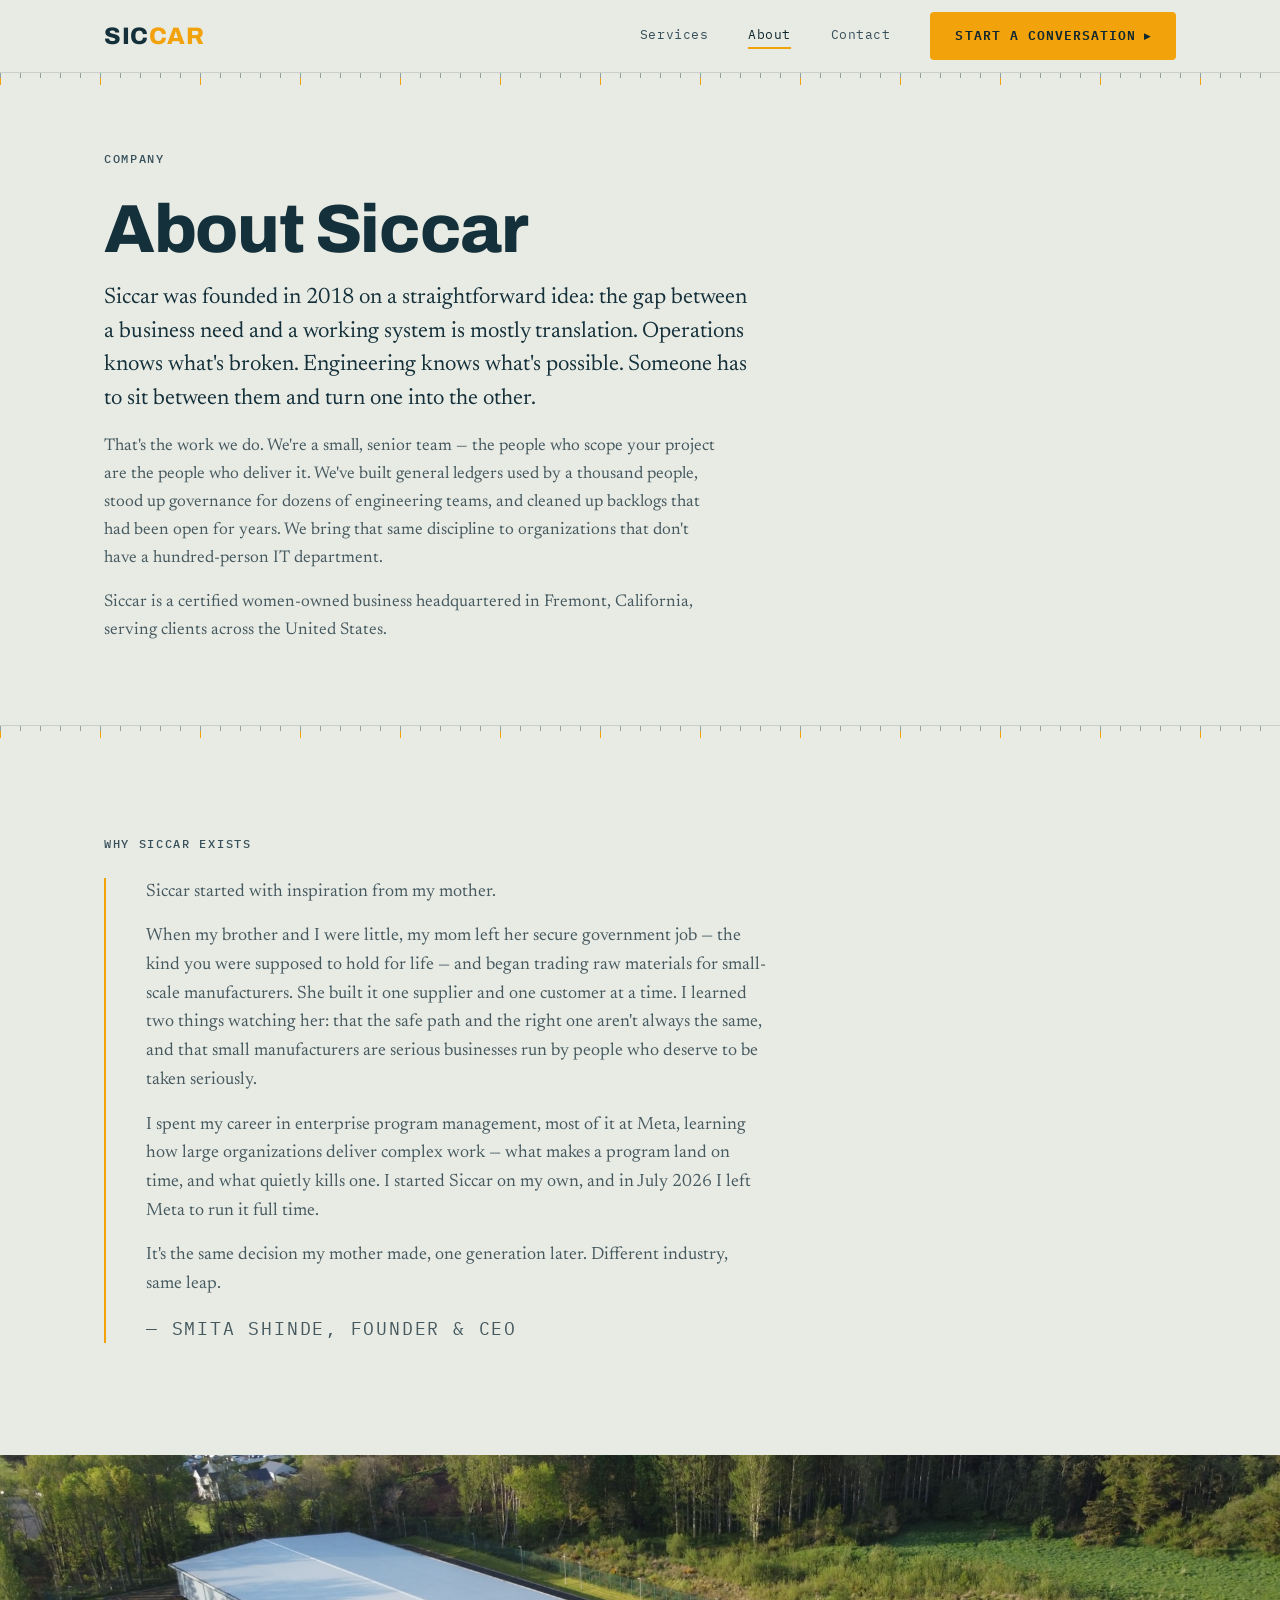
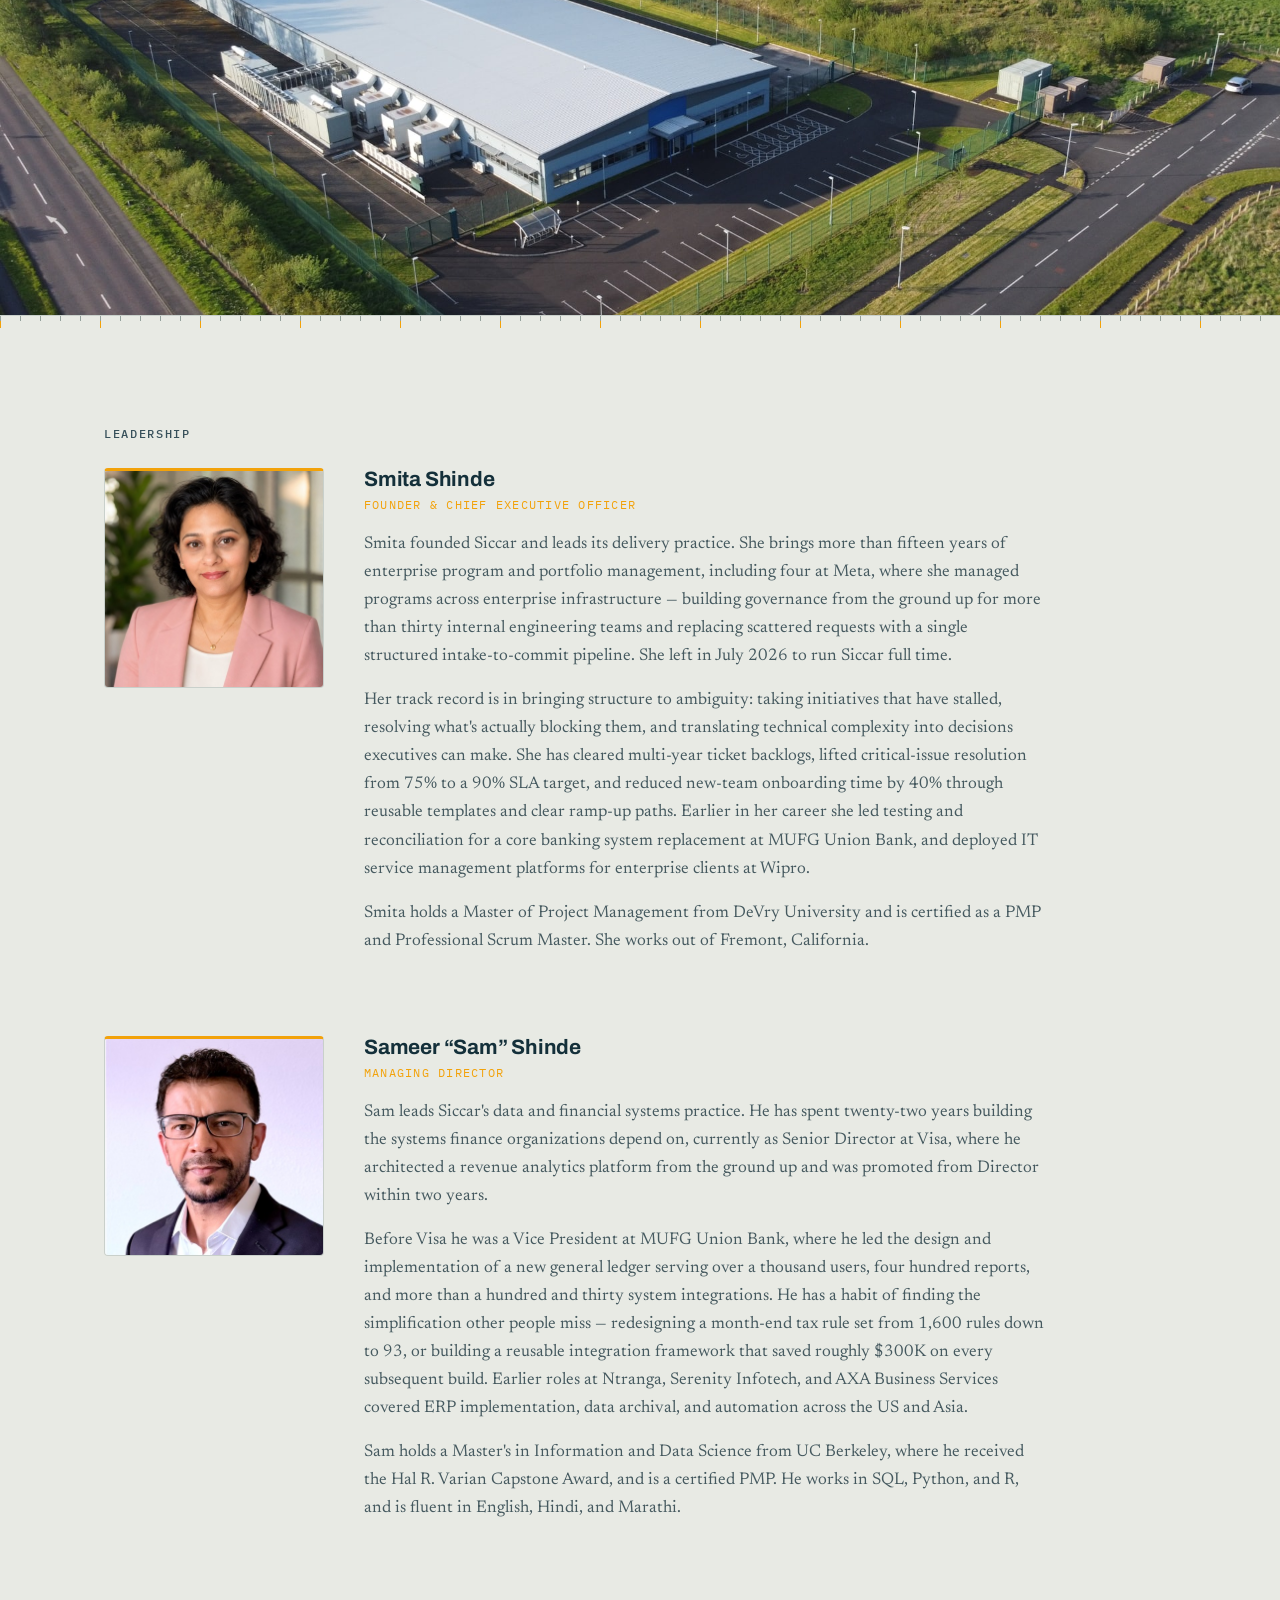
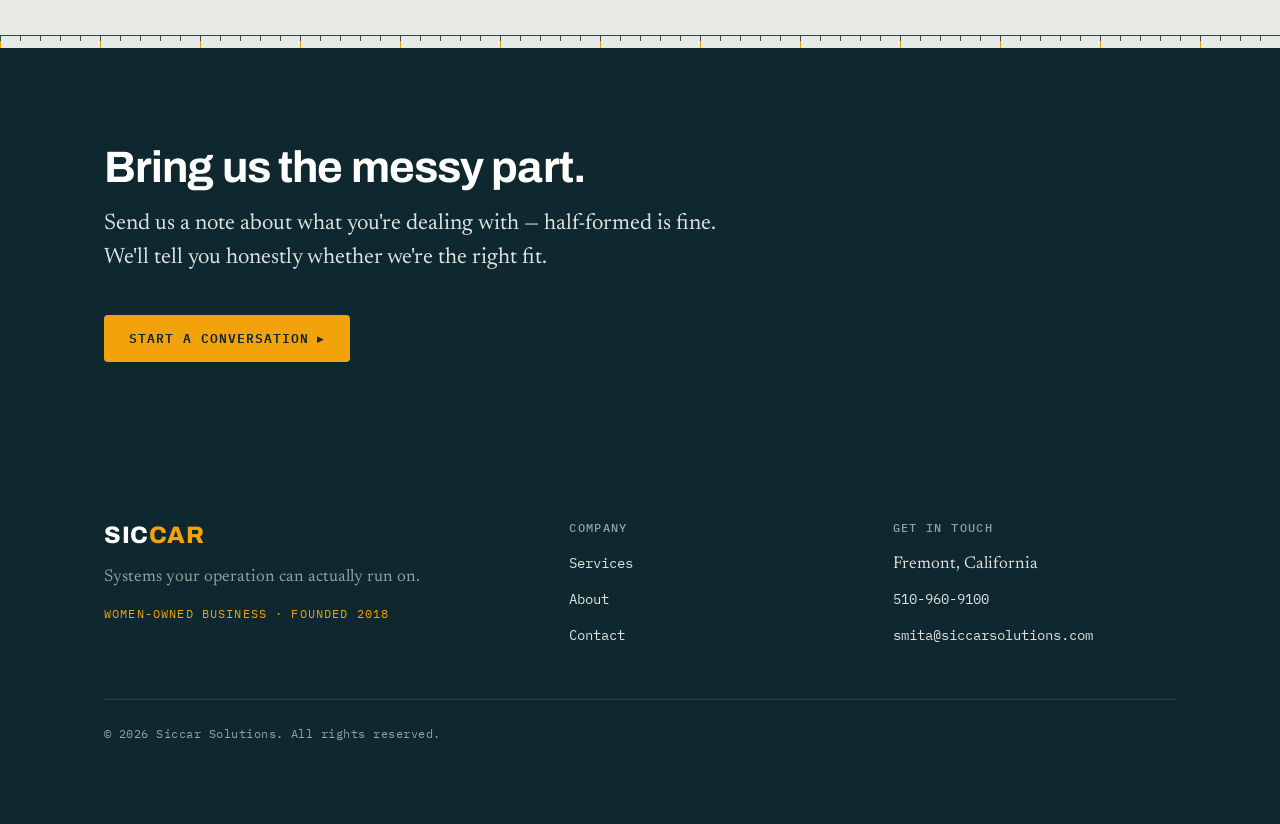
==== about.html @ 5d056fdb "Initial commit: Siccar marketing site Static HTML/CSS/vanilla-JS marketing site for Siccar Solutions" ====
<!DOCTYPE html>
<html lang="en">
<head>
  <meta charset="UTF-8" />
  <meta name="viewport" content="width=device-width, initial-scale=1.0" />
  <title>About — Siccar</title>
  <meta name="description" content="Siccar is a certified women-owned business founded in 2018, headquartered in Fremont, California, led by senior enterprise delivery leaders." />
  <link rel="preconnect" href="https://fonts.googleapis.com" />
  <link rel="preconnect" href="https://fonts.gstatic.com" crossorigin />
  <link href="https://fonts.googleapis.com/css2?family=Archivo:wght@500;600;700;800&family=IBM+Plex+Mono:wght@400;500;600&family=Newsreader:opsz,wght@6..72,400;6..72,500;6..72,600&display=swap" rel="stylesheet" />
  <link rel="stylesheet" href="css/styles.css?v=1" />
  <link rel="icon" type="image/svg+xml" href="[data-uri]" />
  <link rel="canonical" href="https://siccarsolutions.com/about.html" />
  <meta property="og:type" content="website" />
  <meta property="og:site_name" content="Siccar" />
  <meta property="og:title" content="About — Siccar" />
  <meta property="og:description" content="Siccar is a certified women-owned business founded in 2018, headquartered in Fremont, California, led by senior enterprise delivery leaders." />
  <meta property="og:url" content="https://siccarsolutions.com/about.html" />
  <meta property="og:image" content="https://siccarsolutions.com/assets/about-industrial.jpg" />
  <meta property="og:image:width" content="1920" />
  <meta property="og:image:height" content="760" />
  <meta property="og:image:alt" content="Aerial view of a modern manufacturing facility bordered by woodland" />
  <meta name="twitter:card" content="summary_large_image" />
  <meta name="twitter:title" content="About — Siccar" />
  <meta name="twitter:description" content="Siccar is a certified women-owned business founded in 2018, headquartered in Fremont, California, led by senior enterprise delivery leaders." />
  <meta name="twitter:image" content="https://siccarsolutions.com/assets/about-industrial.jpg" />
  <script type="application/ld+json">
  {
    "@context": "https://schema.org",
    "@type": "ProfessionalService",
    "name": "Siccar",
    "legalName": "Siccar Solutions",
    "url": "https://siccarsolutions.com/",
    "description": "IT and operations consulting \u2014 ERP, service management, and process improvement for mid-sized manufacturers and operations teams.",
    "email": "smita@siccarsolutions.com",
    "telephone": "+1-510-960-9100",
    "foundingDate": "2018",
    "image": "https://siccarsolutions.com/assets/hero-control-room.jpg",
    "logo": "https://siccarsolutions.com/assets/siccar-logo.jpg",
    "address": {
      "@type": "PostalAddress",
      "addressLocality": "Fremont",
      "addressRegion": "CA",
      "addressCountry": "US"
    },
    "areaServed": "United States",
    "knowsAbout": ["ERP", "IT service management", "Process improvement", "Program management", "PMO advisory"],
    "founder": {
      "@type": "Person",
      "name": "Smita Shinde",
      "jobTitle": "Founder & Chief Executive Officer"
    },
    "employee": [
      {
        "@type": "Person",
        "name": "Smita Shinde",
        "jobTitle": "Founder & Chief Executive Officer",
        "alumniOf": "DeVry University"
      },
      {
        "@type": "Person",
        "name": "Sameer \"Sam\" Shinde",
        "jobTitle": "Managing Director",
        "alumniOf": "University of California, Berkeley"
      }
    ]
  }
  </script>
</head>
<body>
  <a class="skip-link" href="#main">Skip to content</a>

  <!-- ===== Shared header ===== -->
  <header class="site-header">
    <div class="container site-header__inner">
      <a class="wordmark" href="index.html" aria-label="Siccar — home">
        <svg class="wordmark-svg" viewBox="0 0 92 24" role="img" aria-label="Siccar" focusable="false"><text x="0" y="19.5" font-family="Archivo, system-ui, sans-serif" font-size="22" font-weight="800" letter-spacing="0.5"><tspan fill="currentColor">SIC</tspan><tspan fill="#F2A20A">CAR</tspan></text></svg>
      </a>

      <button class="nav-toggle" aria-label="Toggle navigation menu" aria-expanded="false" aria-controls="primary-nav">
        <span class="nav-toggle__bar"></span>
        <span class="nav-toggle__bar"></span>
        <span class="nav-toggle__bar"></span>
      </button>

      <nav class="primary-nav" id="primary-nav" aria-label="Primary">
        <ul class="primary-nav__links">
          <li><a href="services.html">Services</a></li>
          <li><a href="about.html" aria-current="page">About</a></li>
          <li><a href="contact.html">Contact</a></li>
        </ul>
        <a class="btn btn--primary" href="contact.html">Start a conversation</a>
      </nav>
    </div>
  </header>

  <hr class="rule rule--hero" aria-hidden="true" />

  <!-- ===== Main ===== -->
  <main id="main">
    <!-- Company -->
    <section class="section section--tight">
      <div class="container">
        <p class="eyebrow">Company</p>
        <h1>About Siccar</h1>
        <p class="lead">Siccar was founded in 2018 on a straightforward idea: the gap between a business need and a working system is mostly translation. Operations knows what's broken. Engineering knows what's possible. Someone has to sit between them and turn one into the other.</p>
        <p>That's the work we do. We're a small, senior team — the people who scope your project are the people who deliver it. We've built general ledgers used by a thousand people, stood up governance for dozens of engineering teams, and cleaned up backlogs that had been open for years. We bring that same discipline to organizations that don't have a hundred-person IT department.</p>
        <p>Siccar is a certified women-owned business headquartered in Fremont, California, serving clients across the United States.</p>
      </div>
    </section>

    <hr class="rule" aria-hidden="true" />

    <!-- Why Siccar exists -->
    <section class="section">
      <div class="container">
        <p class="eyebrow">Why Siccar exists</p>
        <div class="note">
          <p>Siccar started with inspiration from my mother.</p>
          <p>When my brother and I were little, my mom left her secure government job — the kind you were supposed to hold for life — and began trading raw materials for small-scale manufacturers. She built it one supplier and one customer at a time. I learned two things watching her: that the safe path and the right one aren't always the same, and that small manufacturers are serious businesses run by people who deserve to be taken seriously.</p>
          <p>I spent my career in enterprise program management, most of it at Meta, learning how large organizations deliver complex work — what makes a program land on time, and what quietly kills one. I started Siccar on my own, and in July 2026 I left Meta to run it full time.</p>
          <p>It's the same decision my mother made, one generation later. Different industry, same leap.</p>
          <p class="note__attr">— Smita Shinde, Founder &amp; CEO</p>
        </div>
      </div>
    </section>

    <!-- Atmospheric band -->
    <section class="media-band">
      <img src="assets/about-industrial.jpg" width="1920" height="760" loading="lazy" alt="Aerial view of a modern manufacturing facility bordered by woodland" />
    </section>

    <hr class="rule" aria-hidden="true" />

    <!-- Leadership -->
    <section class="section">
      <div class="container">
        <p class="eyebrow">Leadership</p>
        <div class="bios">
          <article class="bio">
            <img class="bio__photo" src="assets/smita.jpg" width="220" height="220" loading="lazy" alt="Smita Shinde, Founder and Chief Executive Officer" />
            <div class="bio__body">
              <h3 class="bio__name">Smita Shinde</h3>
              <p class="bio__title">Founder &amp; Chief Executive Officer</p>
              <p>Smita founded Siccar and leads its delivery practice. She brings more than fifteen years of enterprise program and portfolio management, including four at Meta, where she managed programs across enterprise infrastructure — building governance from the ground up for more than thirty internal engineering teams and replacing scattered requests with a single structured intake-to-commit pipeline. She left in July 2026 to run Siccar full time.</p>
              <p>Her track record is in bringing structure to ambiguity: taking initiatives that have stalled, resolving what's actually blocking them, and translating technical complexity into decisions executives can make. She has cleared multi-year ticket backlogs, lifted critical-issue resolution from 75% to a 90% SLA target, and reduced new-team onboarding time by 40% through reusable templates and clear ramp-up paths. Earlier in her career she led testing and reconciliation for a core banking system replacement at MUFG Union Bank, and deployed IT service management platforms for enterprise clients at Wipro.</p>
              <p>Smita holds a Master of Project Management from DeVry University and is certified as a PMP and Professional Scrum Master. She works out of Fremont, California.</p>
            </div>
          </article>

          <article class="bio">
            <img class="bio__photo" src="assets/sam.jpg" width="220" height="220" loading="lazy" alt="Sameer &quot;Sam&quot; Shinde, Managing Director" />
            <div class="bio__body">
              <h3 class="bio__name">Sameer &ldquo;Sam&rdquo; Shinde</h3>
              <p class="bio__title">Managing Director</p>
              <p>Sam leads Siccar's data and financial systems practice. He has spent twenty-two years building the systems finance organizations depend on, currently as Senior Director at Visa, where he architected a revenue analytics platform from the ground up and was promoted from Director within two years.</p>
              <p>Before Visa he was a Vice President at MUFG Union Bank, where he led the design and implementation of a new general ledger serving over a thousand users, four hundred reports, and more than a hundred and thirty system integrations. He has a habit of finding the simplification other people miss — redesigning a month-end tax rule set from 1,600 rules down to 93, or building a reusable integration framework that saved roughly $300K on every subsequent build. Earlier roles at Ntranga, Serenity Infotech, and AXA Business Services covered ERP implementation, data archival, and automation across the US and Asia.</p>
              <p>Sam holds a Master's in Information and Data Science from UC Berkeley, where he received the Hal R. Varian Capstone Award, and is a certified PMP. He works in SQL, Python, and R, and is fluent in English, Hindi, and Marathi.</p>
            </div>
          </article>
        </div>
      </div>
    </section>

    <hr class="rule rule--on-dark" aria-hidden="true" />

    <!-- CTA band -->
    <section class="on-dark cta-band">
      <div class="container">
        <h2>Bring us the messy part.</h2>
        <p class="lead">Send us a note about what you're dealing with — half-formed is fine. We'll tell you honestly whether we're the right fit.</p>
        <a class="btn btn--primary" href="contact.html">Start a conversation</a>
      </div>
    </section>
  </main>

  <!-- ===== Shared footer ===== -->
  <footer class="site-footer">
    <div class="container">
      <div class="site-footer__inner">
        <div class="site-footer__brand">
          <a class="wordmark" href="index.html" aria-label="Siccar — home">
            <svg class="wordmark-svg" viewBox="0 0 92 24" role="img" aria-label="Siccar" focusable="false"><text x="0" y="19.5" font-family="Archivo, system-ui, sans-serif" font-size="22" font-weight="800" letter-spacing="0.5"><tspan fill="currentColor">SIC</tspan><tspan fill="#F2A20A">CAR</tspan></text></svg>
          </a>
          <p class="site-footer__tag">Systems your operation can actually run on.</p>
          <p class="site-footer__badge">Women-owned business &middot; Founded 2018</p>
        </div>
        <div>
          <h4>Company</h4>
          <ul>
            <li><a href="services.html">Services</a></li>
            <li><a href="about.html">About</a></li>
            <li><a href="contact.html">Contact</a></li>
          </ul>
        </div>
        <div>
          <h4>Get in touch</h4>
          <ul>
            <li>Fremont, California</li>
            <li><a href="tel:+15109609100">510-960-9100</a></li>
            <li><a href="mailto:smita@siccarsolutions.com">smita@siccarsolutions.com</a></li>
          </ul>
        </div>
      </div>
      <div class="site-footer__bottom">
        <p>&copy; 2026 Siccar Solutions. All rights reserved.</p>
      </div>
    </div>
  </footer>

  <script src="js/main.js?v=1"></script>
</body>
</html>
---- css/styles.css ----
/* ==========================================================================
   Siccar — stylesheet
   Design direction: precision instrument. Petrol-ink base, single amber
   signal, grotesque + serif + mono. Signature element: "The Rule" — a
   hairline measurement ruler with amber tick marks between every section.
   ========================================================================== */

:root {
  /* ---- Palette ---------------------------------------------------------- */
  --color-foundry: #0F272E;      /* deep petrol-ink — dark sections, headings */
  --color-steel: #37505A;        /* muted blue-slate — panels, secondary */
  --color-bone: #E8EAE4;         /* cool off-white — page background */
  --color-zinc: #94A19C;         /* neutral grey-green — captions, ticks */
  --color-signal: #F2A20A;       /* amber — the one accent */
  --color-signal-hover: #d68f08;

  /* Derived working colors */
  --color-bg: var(--color-bone);
  --color-text: #14303A;         /* headings on light */
  --color-text-muted: #45595F;   /* body copy on light */
  --color-line: #C9D0CB;         /* hairlines on light */
  --color-line-dark: #2B454F;    /* hairlines on Foundry */
  --color-on-dark: #DDE3DE;      /* body text on Foundry */
  --color-error: #b23a2e;        /* form error border */
  --color-error-bg: #f7e7e4;     /* form error tint */
  --color-error-text: #7c2419;   /* form error text */
  --color-focus: #F2A20A;

  /* ---- Type ------------------------------------------------------------- */
  --font-display: "Archivo", system-ui, -apple-system, sans-serif;
  --font-body: "Newsreader", Georgia, "Times New Roman", serif;
  --font-mono: "IBM Plex Mono", ui-monospace, "SFMono-Regular", monospace;

  --font-size-base: 1.0625rem;   /* 17px — serif body wants a touch more */
  --line-height-base: 1.65;

  /* ---- Spacing scale ---------------------------------------------------- */
  --space-2xs: 0.25rem;
  --space-xs: 0.5rem;
  --space-sm: 0.75rem;
  --space-md: 1rem;
  --space-lg: 1.5rem;
  --space-xl: 2.5rem;
  --space-2xl: 4rem;
  --space-3xl: 6rem;

  /* ---- Layout ----------------------------------------------------------- */
  --container-max: 1120px;
  --radius: 4px;                 /* tight, engineered — not pill-soft */
  --shadow: 0 1px 0 rgba(15, 39, 46, 0.06), 0 8px 28px rgba(15, 39, 46, 0.06);
  --transition: 200ms ease;
  --header-height: 72px;
}

/* --------------------------------------------------------------------------
   Reset / base
   -------------------------------------------------------------------------- */
*,
*::before,
*::after { box-sizing: border-box; }

html {
  scroll-behavior: smooth;
  scroll-padding-top: var(--header-height);
}

body {
  margin: 0;
  font-family: var(--font-body);
  font-size: var(--font-size-base);
  line-height: var(--line-height-base);
  color: var(--color-text-muted);
  background-color: var(--color-bg);
  -webkit-font-smoothing: antialiased;
  text-rendering: optimizeLegibility;
}

h1, h2, h3, h4 {
  font-family: var(--font-display);
  line-height: 1.08;
  letter-spacing: -0.02em;
  color: var(--color-text);
  margin: 0 0 var(--space-md);
  font-weight: 700;
}

h1 { font-size: clamp(2.5rem, 6vw, 4.25rem); font-weight: 800; }
h2 { font-size: clamp(1.75rem, 4vw, 2.75rem); }
h3 { font-size: 1.3rem; letter-spacing: -0.01em; }

p {
  margin: 0 0 var(--space-md);
  max-width: 62ch;
}

a { color: var(--color-text); text-decoration: none; }
a:hover { text-decoration: underline; text-underline-offset: 3px; }

img { max-width: 100%; height: auto; display: block; }

/* --------------------------------------------------------------------------
   Accessibility helpers
   -------------------------------------------------------------------------- */
.skip-link {
  position: absolute;
  left: var(--space-md);
  top: -100px;
  z-index: 1000;
  padding: var(--space-xs) var(--space-md);
  font-family: var(--font-mono);
  font-size: 0.8rem;
  background: var(--color-signal);
  color: var(--color-foundry);
  border-radius: var(--radius);
  transition: top var(--transition);
}
.skip-link:focus { top: var(--space-md); text-decoration: none; }

:focus-visible {
  outline: 2px solid var(--color-focus);
  outline-offset: 3px;
  border-radius: 1px;
}

.visually-hidden {
  position: absolute;
  width: 1px; height: 1px;
  padding: 0; margin: -1px;
  overflow: hidden; clip: rect(0, 0, 0, 0);
  white-space: nowrap; border: 0;
}

/* --------------------------------------------------------------------------
   Layout utilities
   -------------------------------------------------------------------------- */
.container {
  width: 100%;
  max-width: var(--container-max);
  margin-inline: auto;
  padding-inline: var(--space-lg);
}

.section { padding-block: var(--space-3xl); }
.section--tight { padding-block: var(--space-2xl); }

/* --------------------------------------------------------------------------
   Mono label / eyebrow — the "instrument readout" voice
   -------------------------------------------------------------------------- */
.eyebrow {
  font-family: var(--font-mono);
  font-size: 0.75rem;
  font-weight: 500;
  text-transform: uppercase;
  letter-spacing: 0.14em;
  color: var(--color-steel);
  margin: 0 0 var(--space-lg);
}

.mono { font-family: var(--font-mono); }

.lead {
  font-size: clamp(1.15rem, 2vw, 1.4rem);
  line-height: 1.5;
  color: var(--color-text);
  max-width: 54ch;
}

/* --------------------------------------------------------------------------
   THE RULE — signature measurement ruler
   Short zinc minor ticks every 20px, tall amber major ticks every 100px,
   both hanging from a top hairline. Reads like a caliper / drawing edge.
   -------------------------------------------------------------------------- */
.rule {
  height: 13px;
  border: 0;
  margin: 0;
  border-top: 1px solid var(--color-line);
  background-image:
    repeating-linear-gradient(90deg, var(--color-zinc) 0 1px, transparent 1px 20px),
    repeating-linear-gradient(90deg, var(--color-signal) 0 1px, transparent 1px 100px);
  background-repeat: repeat-x, repeat-x;
  background-size: 20px 5px, 100px 12px;
  background-position: left top, left top;
}

.rule--on-dark {
  border-top-color: var(--color-line-dark);
  background-image:
    repeating-linear-gradient(90deg, var(--color-steel) 0 1px, transparent 1px 20px),
    repeating-linear-gradient(90deg, var(--color-signal) 0 1px, transparent 1px 100px);
}

/* Hero ruler sweeps in once, left to right */
.rule--hero { animation: rule-sweep 500ms ease-out both; }

@keyframes rule-sweep {
  from { clip-path: inset(0 100% 0 0); }
  to   { clip-path: inset(0 0 0 0); }
}

/* --------------------------------------------------------------------------
   Buttons — engineered, mono, with a signal arrow
   -------------------------------------------------------------------------- */
.btn {
  display: inline-flex;
  align-items: center;
  gap: var(--space-xs);
  padding: var(--space-sm) var(--space-lg);
  font-family: var(--font-mono);
  font-size: 0.8rem;
  font-weight: 600;
  letter-spacing: 0.08em;
  text-transform: uppercase;
  border-radius: var(--radius);
  border: 1px solid transparent;
  cursor: pointer;
  transition: background-color var(--transition), color var(--transition),
    border-color var(--transition), transform var(--transition);
}
.btn:hover { text-decoration: none; }
.btn::after { content: "\25B8"; /* ▸ */ font-size: 0.9em; }

.btn--primary {
  background-color: var(--color-signal);
  color: var(--color-foundry);
}
.btn--primary:hover { background-color: var(--color-signal-hover); }

.btn--ghost {
  background-color: transparent;
  color: var(--color-text);
  border-color: var(--color-line);
}
.btn--ghost:hover { border-color: var(--color-foundry); }

/* Ghost button on dark backgrounds */
.on-dark .btn--ghost {
  color: var(--color-on-dark);
  border-color: var(--color-line-dark);
}
.on-dark .btn--ghost:hover { border-color: var(--color-signal); color: #fff; }

/* --------------------------------------------------------------------------
   Header / navigation
   -------------------------------------------------------------------------- */
.site-header {
  position: sticky;
  top: 0;
  z-index: 100;
  background-color: var(--color-bone);   /* opaque so the logo's white blends via multiply */
  transition: box-shadow var(--transition);
}
.site-header--scrolled { box-shadow: 0 1px 0 var(--color-line), var(--shadow); }

/* Wordmark — inline SVG; adapts to header/footer via currentColor */
.wordmark-svg {
  display: block;
  height: 26px;
  width: auto;
}

.site-header__inner {
  display: flex;
  align-items: center;
  justify-content: space-between;
  gap: var(--space-lg);
  height: var(--header-height);
}

.wordmark {
  display: inline-flex;
  align-items: center;
  color: var(--color-text);
}
.wordmark:hover { text-decoration: none; }

.primary-nav {
  display: flex;
  align-items: center;
  gap: var(--space-xl);
}

.primary-nav__links {
  display: flex;
  align-items: center;
  gap: var(--space-xl);
  list-style: none;
  margin: 0; padding: 0;
}

.primary-nav__links a {
  font-family: var(--font-mono);
  font-size: 0.82rem;
  letter-spacing: 0.04em;
  color: var(--color-steel);
  padding-block: var(--space-2xs);
}
.primary-nav__links a:hover { color: var(--color-foundry); text-decoration: none; }

.primary-nav__links a[aria-current="page"] {
  color: var(--color-foundry);
  border-bottom: 2px solid var(--color-signal);
}

/* Hamburger */
.nav-toggle {
  display: none;
  flex-direction: column;
  justify-content: center;
  gap: 5px;
  width: 44px; height: 44px;
  padding: 0;
  background: transparent;
  border: 1px solid var(--color-line);
  border-radius: var(--radius);
  cursor: pointer;
}
.nav-toggle__bar {
  display: block;
  width: 22px; height: 2px;
  margin-inline: auto;
  background-color: var(--color-foundry);
  transition: transform var(--transition), opacity var(--transition);
}

/* --------------------------------------------------------------------------
   Hero
   -------------------------------------------------------------------------- */
/* Photographic hero — image + brand scrim, text over the quiet area */
.hero {
  position: relative;
  isolation: isolate;
  display: flex;
  align-items: center;
  min-height: min(80vh, 760px);
  background-color: var(--color-foundry);
  overflow: hidden;
}
.hero > .container { width: 100%; }

.hero__img {
  position: absolute;
  inset: 0;
  width: 100%;
  height: 100%;
  object-fit: cover;
  z-index: -2;
}
/* Foundry scrim: heavy on the left (text sits there), lifting toward the right
   so the image reads. Keeps large + small text above WCAG AA on the text side. */
.hero__scrim {
  position: absolute;
  inset: 0;
  z-index: -1;
  background:
    linear-gradient(90deg,
      rgba(15, 39, 46, 0.95) 0%,
      rgba(15, 39, 46, 0.88) 42%,
      rgba(15, 39, 46, 0.58) 72%,
      rgba(15, 39, 46, 0.36) 100%),
    linear-gradient(0deg,
      rgba(15, 39, 46, 0.55) 0%,
      rgba(15, 39, 46, 0) 48%);
}

.hero__content {
  max-width: 640px;
  padding-block: var(--space-2xl);
}
.hero__content .eyebrow { color: var(--color-bone); }
.hero h1 { color: #fff; margin-bottom: var(--space-lg); }
.hero .lead { color: var(--color-bone); }

.hero__actions {
  display: flex;
  flex-wrap: wrap;
  gap: var(--space-md);
  margin-top: var(--space-xl);
}

/* Instrument panel — decorative status readout */
.panel {
  border: 1px solid var(--color-line);
  border-radius: var(--radius);
  background: linear-gradient(180deg, #fff 0%, #f2f4ef 100%);
  padding: var(--space-lg);
  box-shadow: var(--shadow);
}
.panel__head {
  display: flex;
  justify-content: space-between;
  align-items: center;
  font-family: var(--font-mono);
  font-size: 0.7rem;
  text-transform: uppercase;
  letter-spacing: 0.12em;
  color: var(--color-zinc);
  padding-bottom: var(--space-sm);
  margin-bottom: var(--space-sm);
  border-bottom: 1px solid var(--color-line);
}
.panel__row {
  display: flex;
  justify-content: space-between;
  align-items: center;
  gap: var(--space-md);
  font-family: var(--font-mono);
  font-size: 0.85rem;
  color: var(--color-steel);
  padding-block: var(--space-xs);
}
.panel__row .val { color: var(--color-foundry); }
.dot {
  display: inline-block;
  width: 8px; height: 8px;
  border-radius: 50%;
  background: var(--color-signal);
  margin-right: var(--space-xs);
  box-shadow: 0 0 0 3px rgba(242, 162, 10, 0.18);
}

/* --------------------------------------------------------------------------
   Proof strip
   -------------------------------------------------------------------------- */
.proof {
  display: flex;
  flex-wrap: wrap;
  gap: var(--space-md) var(--space-xl);
  padding-block: var(--space-xl);
  list-style: none;
  margin: 0;
  font-family: var(--font-mono);
  font-size: 0.85rem;
  letter-spacing: 0.02em;
  color: var(--color-steel);
}
.proof li { display: flex; align-items: center; }

/* --------------------------------------------------------------------------
   Grids / cards
   -------------------------------------------------------------------------- */
.grid { display: grid; gap: var(--space-lg); }
.grid--3 { grid-template-columns: repeat(auto-fit, minmax(260px, 1fr)); }
.grid--2 { grid-template-columns: repeat(auto-fit, minmax(min(100%, 24rem), 1fr)); }

.card {
  position: relative;
  display: flex;
  flex-direction: column;
  background-color: transparent;
  color: var(--color-text-muted);
  border: 1px solid var(--color-line);
  border-top: 2px solid var(--color-line);
  border-radius: var(--radius);
  overflow: hidden;
  transition: border-color var(--transition), transform var(--transition);
}
.card:hover { border-top-color: var(--color-signal); }
a.card:hover { text-decoration: none; }

.card__img {
  width: 100%;
  aspect-ratio: 8 / 5;
  object-fit: cover;
  display: block;
  border-bottom: 1px solid var(--color-line);
}
.card__body { padding: var(--space-lg); }

.card h3 { margin: 0 0 var(--space-xs); }
.card p { margin-bottom: 0; }

/* Before / after shift */
.shift {
  display: grid;
  grid-template-columns: 1fr auto 1fr;
  gap: var(--space-lg);
  align-items: stretch;
}
.shift__col {
  border: 1px solid var(--color-line);
  border-radius: var(--radius);
  padding: var(--space-lg);
  background: #fff;
}
.shift__col--from { background: transparent; border-style: dashed; }
.shift__arrow {
  align-self: center;
  font-family: var(--font-mono);
  font-size: 1.5rem;
  color: var(--color-signal);
}
.shift__label {
  font-family: var(--font-mono);
  font-size: 0.72rem;
  text-transform: uppercase;
  letter-spacing: 0.12em;
  color: var(--color-zinc);
  margin-bottom: var(--space-sm);
}

/* --------------------------------------------------------------------------
   Statement — large editorial intro paragraph
   -------------------------------------------------------------------------- */
.statement {
  font-family: var(--font-body);
  font-size: clamp(1.3rem, 2.4vw, 1.7rem);
  line-height: 1.42;
  color: var(--color-text);
  max-width: 34ch;
  margin: 0;
}

/* --------------------------------------------------------------------------
   Founder's note — first-person story, amber left rule
   -------------------------------------------------------------------------- */
.note {
  border-left: 2px solid var(--color-signal);
  padding-left: var(--space-xl);
  max-width: 68ch;
}
.note p { font-size: 1.12rem; line-height: 1.6; color: var(--color-text-muted); }
.note p + p { margin-top: var(--space-md); }
.note__attr {
  font-family: var(--font-mono);
  font-size: 0.8rem;
  text-transform: uppercase;
  letter-spacing: 0.1em;
  color: var(--color-steel);
  margin-top: var(--space-lg);
}

/* --------------------------------------------------------------------------
   Full-bleed media band — wide atmospheric image between sections
   -------------------------------------------------------------------------- */
.media-band { width: 100%; }
.media-band img {
  display: block;
  width: 100%;
  height: clamp(240px, 38vw, 460px);
  object-fit: cover;
}

/* --------------------------------------------------------------------------
   Leadership bios — square headshot beside the bio
   -------------------------------------------------------------------------- */
.bios { display: grid; gap: var(--space-2xl); }
.bio {
  display: grid;
  grid-template-columns: 220px 1fr;
  gap: var(--space-xl);
  align-items: start;
}
.bio__photo {
  width: 100%;
  aspect-ratio: 1 / 1;
  object-fit: cover;
  border: 1px solid var(--color-line);
  border-top: 3px solid var(--color-signal);
  border-radius: var(--radius);
}
.bio__name { margin-bottom: var(--space-2xs); }
.bio__title {
  font-family: var(--font-mono);
  font-size: 0.78rem;
  text-transform: uppercase;
  letter-spacing: 0.1em;
  color: var(--color-signal);
  margin-bottom: var(--space-md);
}
.bio__body p { max-width: 68ch; }

@media (max-width: 640px) {
  .bio { grid-template-columns: 1fr; gap: var(--space-lg); }
  .bio__photo { max-width: 200px; }
}

/* --------------------------------------------------------------------------
   Dark bands (CTA, footer) sit on Foundry
   -------------------------------------------------------------------------- */
.on-dark {
  background-color: var(--color-foundry);
  color: var(--color-on-dark);
}
.on-dark h1, .on-dark h2, .on-dark h3 { color: #fff; }
.on-dark p { color: var(--color-on-dark); }
.on-dark .eyebrow { color: var(--color-zinc); }

.cta-band { padding-block: var(--space-3xl); }
.cta-band .btn { margin-top: var(--space-lg); }

/* --------------------------------------------------------------------------
   Forms
   -------------------------------------------------------------------------- */
.form-field { margin-bottom: var(--space-lg); }
.form-field label {
  display: block;
  font-family: var(--font-mono);
  font-size: 0.72rem;
  text-transform: uppercase;
  letter-spacing: 0.1em;
  color: var(--color-steel);
  margin-bottom: var(--space-xs);
}
.form-field input,
.form-field textarea {
  width: 100%;
  padding: var(--space-sm) var(--space-md);
  font-family: var(--font-body);
  font-size: 1rem;
  color: var(--color-text);
  background-color: #fff;
  border: 1px solid var(--color-line);
  border-radius: var(--radius);
}
.form-field input:focus,
.form-field textarea:focus { border-color: var(--color-signal); }
.form-field textarea { min-height: 160px; resize: vertical; }

/* Submit states — shown in-page, no browser alert */
.form-status {
  margin: var(--space-md) 0 0;
  padding: var(--space-md);
  border: 1px solid var(--color-error);
  border-left-width: 3px;
  border-radius: var(--radius);
  background: var(--color-error-bg);
  color: var(--color-error-text);
  font-size: 0.95rem;
  line-height: 1.5;
}
.form-status a { color: inherit; text-decoration: underline; text-underline-offset: 2px; }
.form-status[hidden] { display: none; }

.form-success {
  border: 1px solid var(--color-line);
  border-left: 3px solid var(--color-signal);
  border-radius: var(--radius);
  padding: var(--space-lg);
  background: rgba(242, 162, 10, 0.07);
}
.form-success[hidden] { display: none; }
.form-success h3 { margin-bottom: var(--space-xs); }
.form-success p { margin-bottom: 0; }

/* Contact detail rows */
.detail { margin-bottom: var(--space-lg); }
.detail__label {
  font-family: var(--font-mono);
  font-size: 0.72rem;
  text-transform: uppercase;
  letter-spacing: 0.1em;
  color: var(--color-zinc);
  margin-bottom: var(--space-2xs);
}

/* --------------------------------------------------------------------------
   Footer
   -------------------------------------------------------------------------- */
.site-footer {
  background-color: var(--color-foundry);
  color: var(--color-on-dark);
  padding-block: var(--space-2xl);
}
.site-footer__inner {
  display: grid;
  gap: var(--space-xl);
  grid-template-columns: 1.5fr 1fr 1fr;
}
.site-footer .wordmark { color: #fff; margin-bottom: var(--space-md); }
.site-footer__tag { margin-bottom: var(--space-sm); max-width: 34ch; }
.site-footer .site-footer__badge {
  font-family: var(--font-mono);
  font-size: 0.72rem;
  text-transform: uppercase;
  letter-spacing: 0.1em;
  color: var(--color-signal);
  margin: 0;
}
.site-footer h4 {
  font-family: var(--font-mono);
  font-size: 0.72rem;
  font-weight: 500;
  text-transform: uppercase;
  letter-spacing: 0.12em;
  color: var(--color-zinc);
  margin-bottom: var(--space-md);
}
.site-footer ul { list-style: none; margin: 0; padding: 0; }
.site-footer li { margin-bottom: var(--space-xs); }
.site-footer a { color: var(--color-on-dark); font-family: var(--font-mono); font-size: 0.85rem; }
.site-footer a:hover { color: var(--color-signal); }
.site-footer p { color: var(--color-zinc); }

.site-footer__bottom {
  margin-top: var(--space-xl);
  padding-top: var(--space-lg);
  border-top: 1px solid var(--color-line-dark);
  font-family: var(--font-mono);
  font-size: 0.75rem;
  letter-spacing: 0.04em;
  color: var(--color-zinc);
}

/* --------------------------------------------------------------------------
   Responsive
   -------------------------------------------------------------------------- */
@media (max-width: 899px) {
  .hero__grid { grid-template-columns: 1fr; gap: var(--space-xl); }
  .shift { grid-template-columns: 1fr; }
  .shift__arrow { transform: rotate(90deg); justify-self: start; }
  .site-footer__inner { grid-template-columns: 1fr 1fr; }
}

@media (max-width: 799px) {
  .nav-toggle { display: flex; }

  .primary-nav {
    position: fixed;
    inset: var(--header-height) 0 auto 0;
    flex-direction: column;
    align-items: stretch;
    gap: var(--space-lg);
    padding: var(--space-lg);
    background-color: var(--color-bone);
    border-bottom: 1px solid var(--color-line);
    box-shadow: var(--shadow);
    transform: translateY(-120%);
    visibility: hidden;
    transition: transform var(--transition), visibility var(--transition);
  }
  .primary-nav[data-open="true"] { transform: translateY(0); visibility: visible; }

  .primary-nav__links { flex-direction: column; align-items: stretch; gap: var(--space-lg); }
  .primary-nav__links a[aria-current="page"] { border-bottom: none; color: var(--color-signal); }
  .primary-nav .btn { justify-content: center; }

  .nav-toggle[aria-expanded="true"] .nav-toggle__bar:nth-child(1) { transform: translateY(7px) rotate(45deg); }
  .nav-toggle[aria-expanded="true"] .nav-toggle__bar:nth-child(2) { opacity: 0; }
  .nav-toggle[aria-expanded="true"] .nav-toggle__bar:nth-child(3) { transform: translateY(-7px) rotate(-45deg); }
}

@media (max-width: 560px) {
  .site-footer__inner { grid-template-columns: 1fr; }
}

/* --------------------------------------------------------------------------
   Reduced motion
   -------------------------------------------------------------------------- */
@media (prefers-reduced-motion: reduce) {
  html { scroll-behavior: auto; }
  *, *::before, *::after {
    animation-duration: 0.01ms !important;
    animation-iteration-count: 1 !important;
    transition-duration: 0.01ms !important;
    scroll-behavior: auto !important;
  }
}
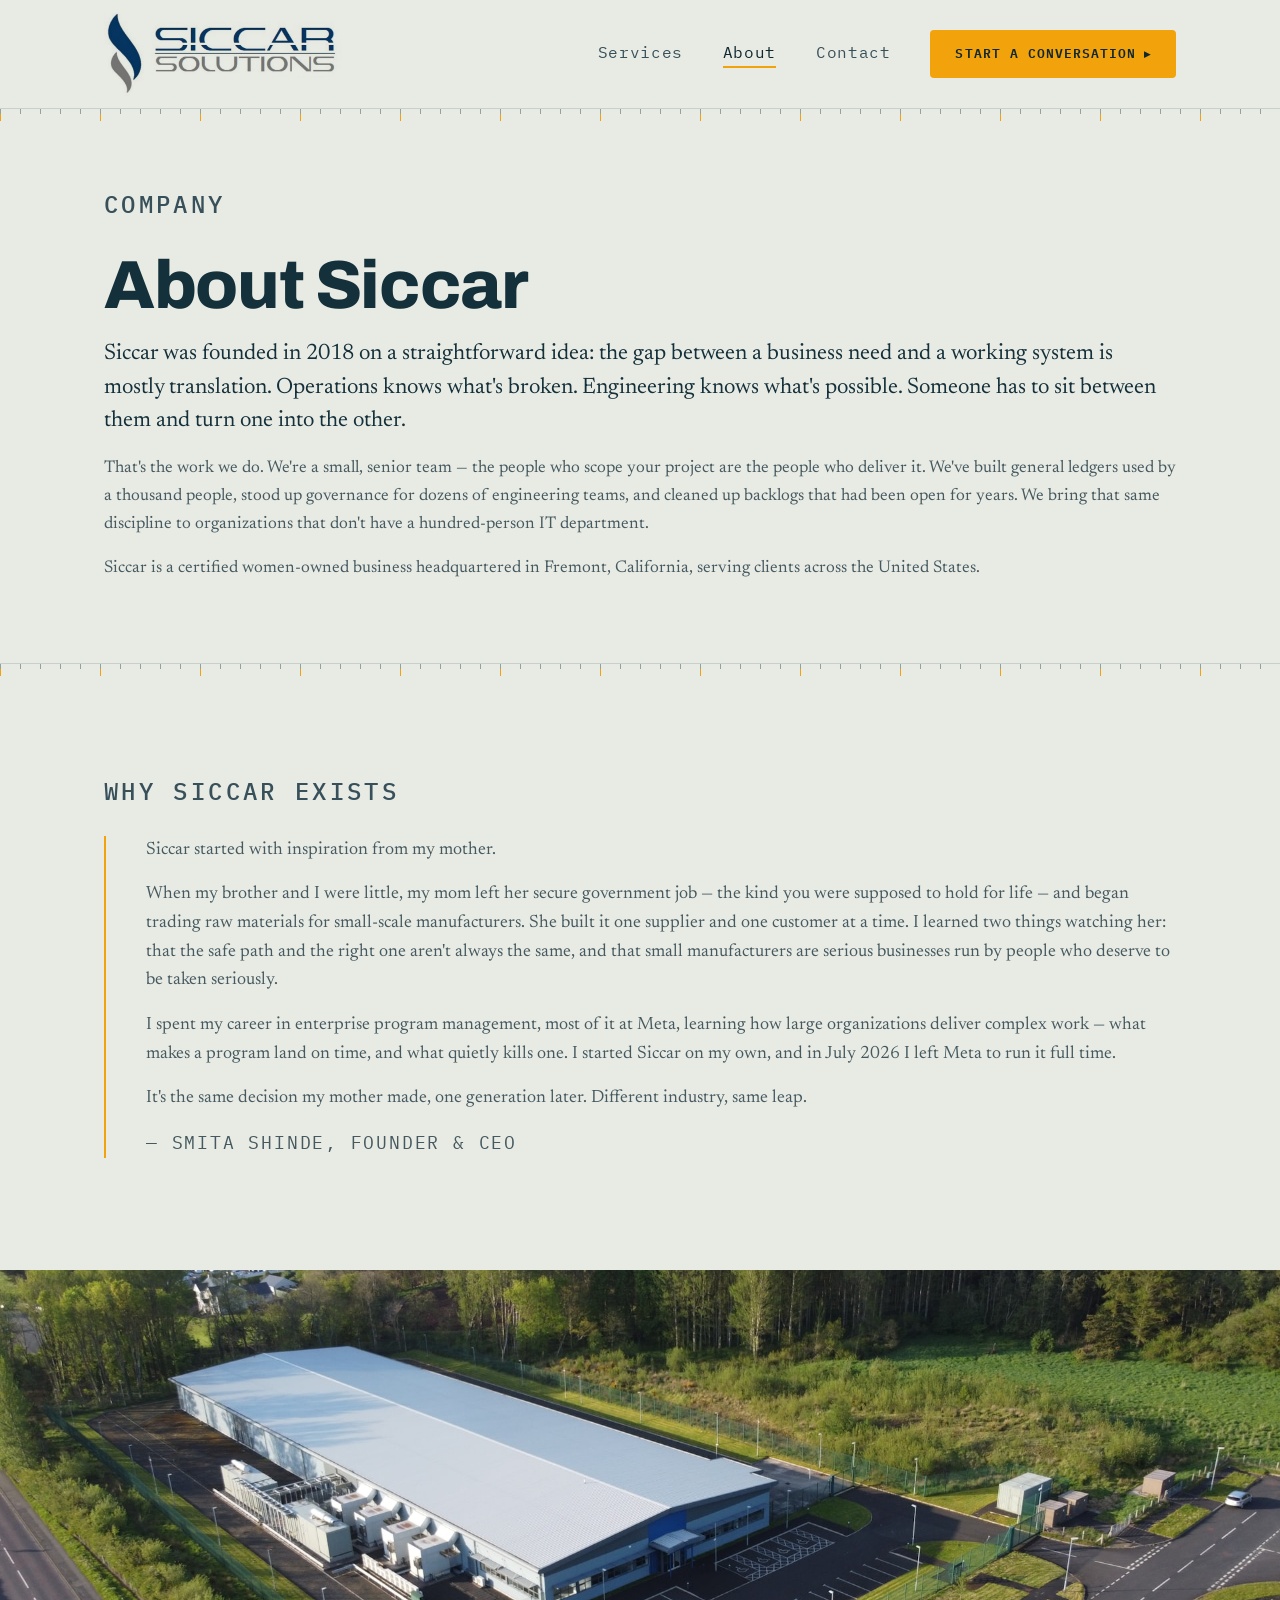
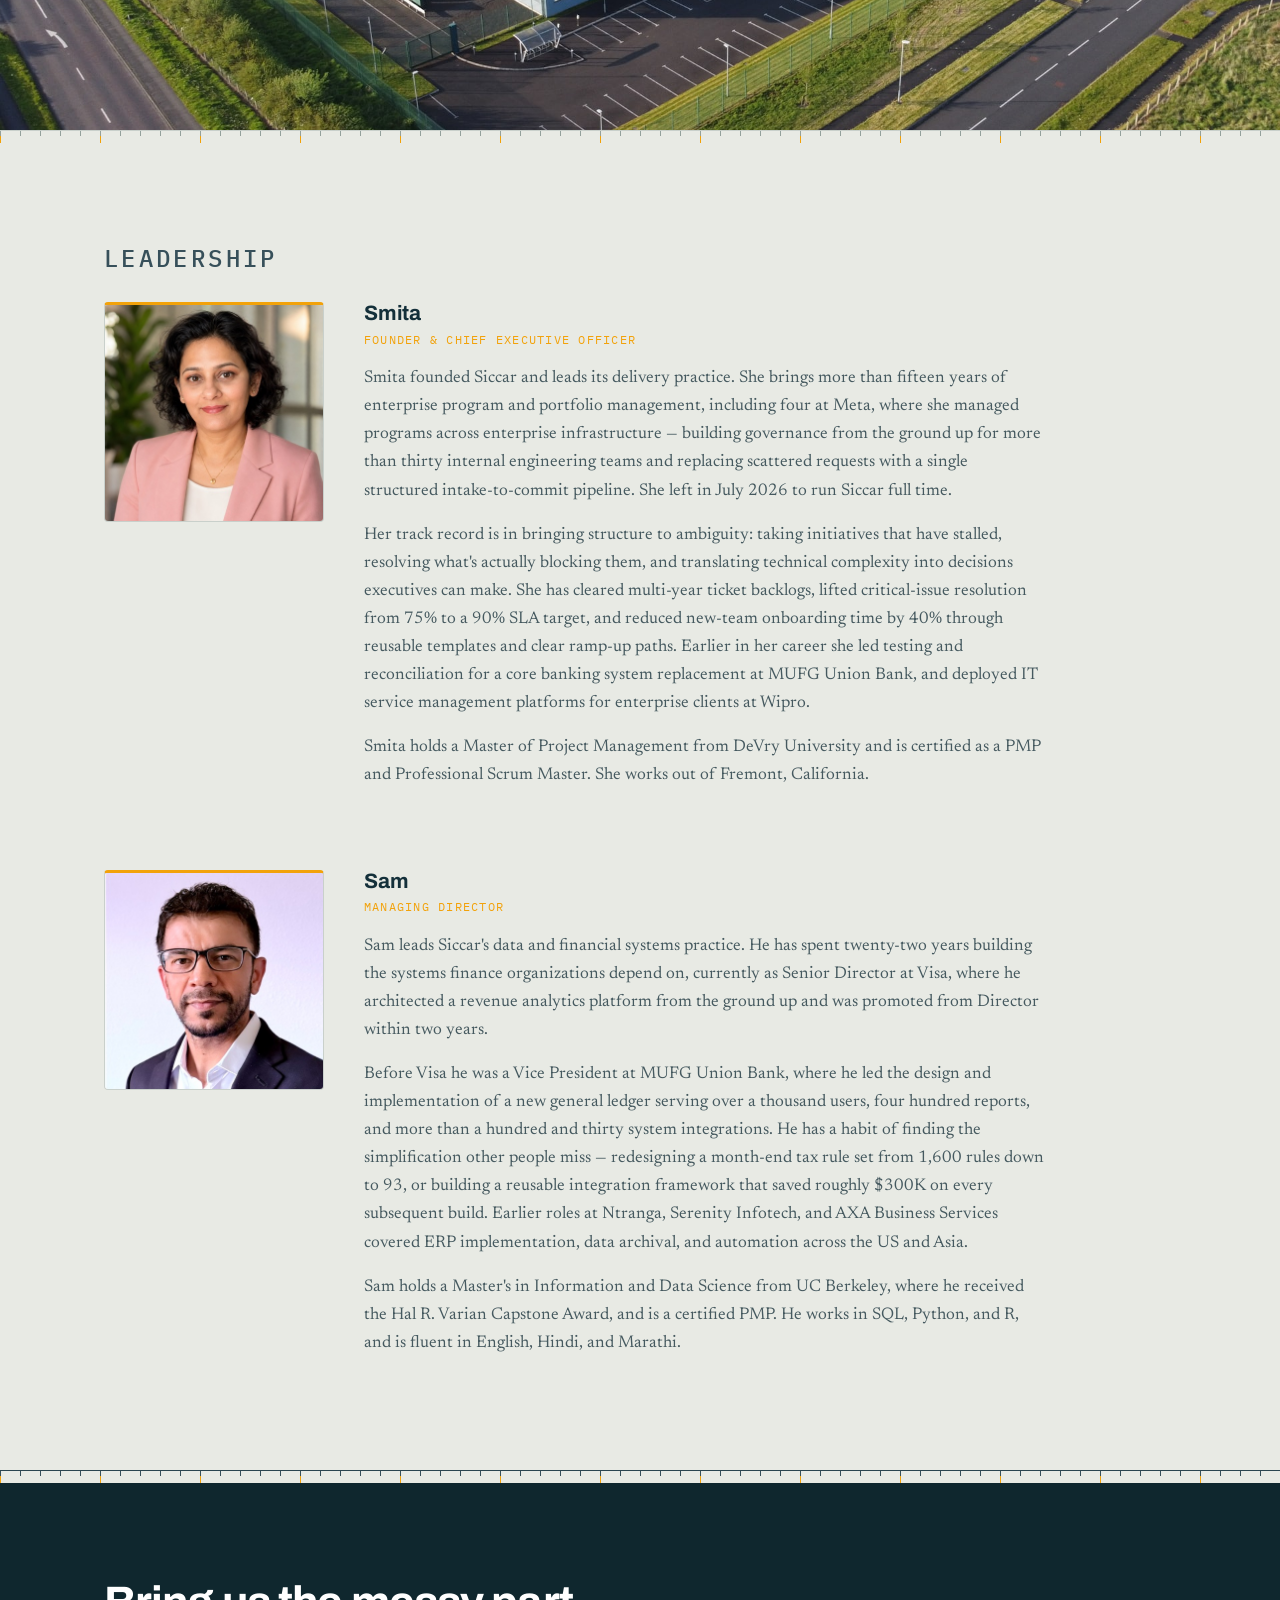
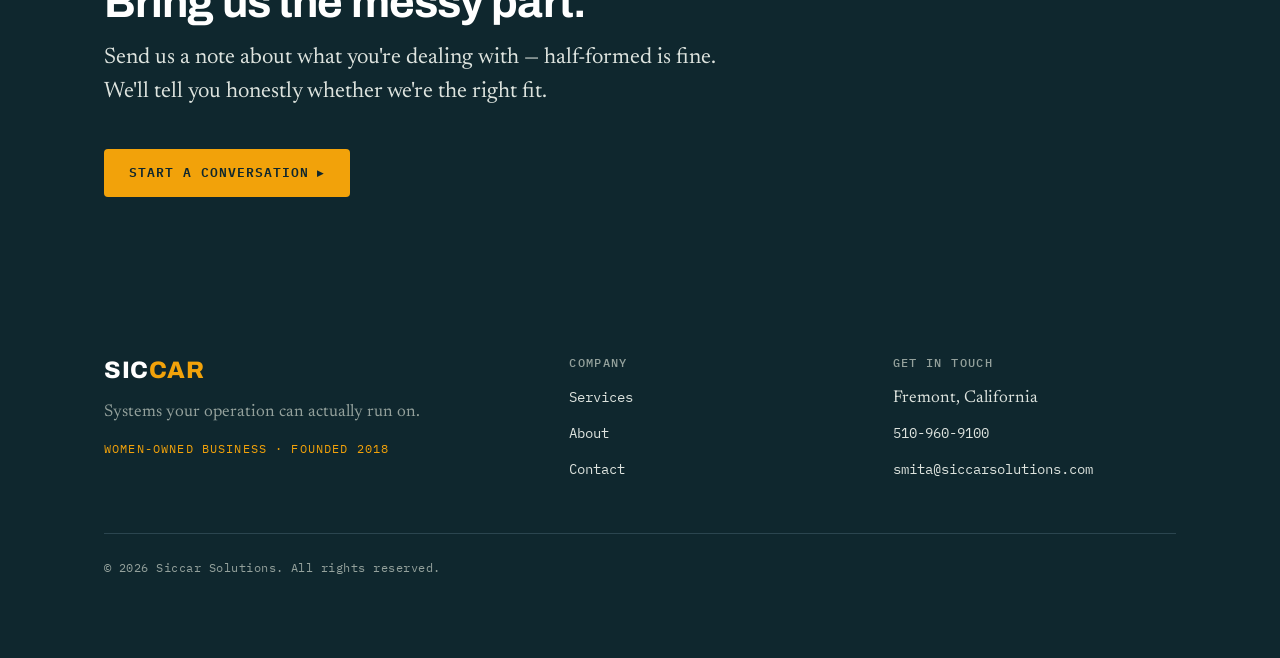
==== commit 5eec267b: "Rework branding and layout: real logo, larger type, full-width text - Restore the SICCAR SOLUTIONS l" ====
--- a/about.html
+++ b/about.html
@@ -8,7 +8,7 @@
   <link rel="preconnect" href="https://fonts.googleapis.com" />
   <link rel="preconnect" href="https://fonts.gstatic.com" crossorigin />
   <link href="https://fonts.googleapis.com/css2?family=Archivo:wght@500;600;700;800&family=IBM+Plex+Mono:wght@400;500;600&family=Newsreader:opsz,wght@6..72,400;6..72,500;6..72,600&display=swap" rel="stylesheet" />
-  <link rel="stylesheet" href="css/styles.css?v=1" />
+  <link rel="stylesheet" href="css/styles.css?v=5" />
   <link rel="icon" type="image/svg+xml" href="[data-uri]" />
   <link rel="canonical" href="https://siccarsolutions.com/about.html" />
   <meta property="og:type" content="website" />
@@ -74,7 +74,7 @@
   <header class="site-header">
     <div class="container site-header__inner">
       <a class="wordmark" href="index.html" aria-label="Siccar — home">
-        <svg class="wordmark-svg" viewBox="0 0 92 24" role="img" aria-label="Siccar" focusable="false"><text x="0" y="19.5" font-family="Archivo, system-ui, sans-serif" font-size="22" font-weight="800" letter-spacing="0.5"><tspan fill="currentColor">SIC</tspan><tspan fill="#F2A20A">CAR</tspan></text></svg>
+        <img class="wordmark-logo" src="assets/siccar-logo.jpg" width="120" height="42" alt="Siccar Solutions" />
       </a>
 
       <button class="nav-toggle" aria-label="Toggle navigation menu" aria-expanded="false" aria-controls="primary-nav">
@@ -99,7 +99,7 @@
   <!-- ===== Main ===== -->
   <main id="main">
     <!-- Company -->
-    <section class="section section--tight">
+    <section class="section section--tight section--wide">
       <div class="container">
         <p class="eyebrow">Company</p>
         <h1>About Siccar</h1>
@@ -112,7 +112,7 @@
     <hr class="rule" aria-hidden="true" />
 
     <!-- Why Siccar exists -->
-    <section class="section">
+    <section class="section section--wide">
       <div class="container">
         <p class="eyebrow">Why Siccar exists</p>
         <div class="note">
@@ -140,7 +140,7 @@
           <article class="bio">
             <img class="bio__photo" src="assets/smita.jpg" width="220" height="220" loading="lazy" alt="Smita Shinde, Founder and Chief Executive Officer" />
             <div class="bio__body">
-              <h3 class="bio__name">Smita Shinde</h3>
+              <h3 class="bio__name">Smita</h3>
               <p class="bio__title">Founder &amp; Chief Executive Officer</p>
               <p>Smita founded Siccar and leads its delivery practice. She brings more than fifteen years of enterprise program and portfolio management, including four at Meta, where she managed programs across enterprise infrastructure — building governance from the ground up for more than thirty internal engineering teams and replacing scattered requests with a single structured intake-to-commit pipeline. She left in July 2026 to run Siccar full time.</p>
               <p>Her track record is in bringing structure to ambiguity: taking initiatives that have stalled, resolving what's actually blocking them, and translating technical complexity into decisions executives can make. She has cleared multi-year ticket backlogs, lifted critical-issue resolution from 75% to a 90% SLA target, and reduced new-team onboarding time by 40% through reusable templates and clear ramp-up paths. Earlier in her career she led testing and reconciliation for a core banking system replacement at MUFG Union Bank, and deployed IT service management platforms for enterprise clients at Wipro.</p>
@@ -151,7 +151,7 @@
           <article class="bio">
             <img class="bio__photo" src="assets/sam.jpg" width="220" height="220" loading="lazy" alt="Sameer &quot;Sam&quot; Shinde, Managing Director" />
             <div class="bio__body">
-              <h3 class="bio__name">Sameer &ldquo;Sam&rdquo; Shinde</h3>
+              <h3 class="bio__name">Sam</h3>
               <p class="bio__title">Managing Director</p>
               <p>Sam leads Siccar's data and financial systems practice. He has spent twenty-two years building the systems finance organizations depend on, currently as Senior Director at Visa, where he architected a revenue analytics platform from the ground up and was promoted from Director within two years.</p>
               <p>Before Visa he was a Vice President at MUFG Union Bank, where he led the design and implementation of a new general ledger serving over a thousand users, four hundred reports, and more than a hundred and thirty system integrations. He has a habit of finding the simplification other people miss — redesigning a month-end tax rule set from 1,600 rules down to 93, or building a reusable integration framework that saved roughly $300K on every subsequent build. Earlier roles at Ntranga, Serenity Infotech, and AXA Business Services covered ERP implementation, data archival, and automation across the US and Asia.</p>
@@ -208,6 +208,6 @@
     </div>
   </footer>
 
-  <script src="js/main.js?v=1"></script>
+  <script src="js/main.js?v=5"></script>
 </body>
 </html>
--- a/css/styles.css
+++ b/css/styles.css
@@ -49,7 +49,7 @@
   --radius: 4px;                 /* tight, engineered — not pill-soft */
   --shadow: 0 1px 0 rgba(15, 39, 46, 0.06), 0 8px 28px rgba(15, 39, 46, 0.06);
   --transition: 200ms ease;
-  --header-height: 72px;
+  --header-height: 108px;
 }
 
 /* --------------------------------------------------------------------------
@@ -148,7 +148,7 @@
    -------------------------------------------------------------------------- */
 .eyebrow {
   font-family: var(--font-mono);
-  font-size: 0.75rem;
+  font-size: 1.5rem;
   font-weight: 500;
   text-transform: uppercase;
   letter-spacing: 0.14em;
@@ -252,13 +252,22 @@
 }
 .site-header--scrolled { box-shadow: 0 1px 0 var(--color-line), var(--shadow); }
 
-/* Wordmark — inline SVG; adapts to header/footer via currentColor */
+/* Wordmark — inline SVG; used in the footer, adapts via currentColor */
 .wordmark-svg {
   display: block;
   height: 26px;
   width: auto;
 }
 
+/* Full-colour logo lockup — header, on the light Bone background.
+   multiply blends the logo's white background into Bone so no white box shows. */
+.wordmark-logo {
+  display: block;
+  height: 84px;
+  width: auto;
+  mix-blend-mode: multiply;
+}
+
 .site-header__inner {
   display: flex;
   align-items: center;
@@ -290,7 +299,7 @@
 
 .primary-nav__links a {
   font-family: var(--font-mono);
-  font-size: 0.82rem;
+  font-size: 1rem;
   letter-spacing: 0.04em;
   color: var(--color-steel);
   padding-block: var(--space-2xs);
@@ -354,22 +363,30 @@
   z-index: -1;
   background:
     linear-gradient(90deg,
-      rgba(15, 39, 46, 0.95) 0%,
-      rgba(15, 39, 46, 0.88) 42%,
-      rgba(15, 39, 46, 0.58) 72%,
-      rgba(15, 39, 46, 0.36) 100%),
+      rgba(15, 39, 46, 0.93) 0%,
+      rgba(15, 39, 46, 0.86) 45%,
+      rgba(15, 39, 46, 0.74) 75%,
+      rgba(15, 39, 46, 0.64) 100%),
     linear-gradient(0deg,
-      rgba(15, 39, 46, 0.55) 0%,
-      rgba(15, 39, 46, 0) 48%);
+      rgba(15, 39, 46, 0.5) 0%,
+      rgba(15, 39, 46, 0) 55%);
 }
 
 .hero__content {
-  max-width: 640px;
+  max-width: none;
   padding-block: var(--space-2xl);
 }
-.hero__content .eyebrow { color: var(--color-bone); }
-.hero h1 { color: #fff; margin-bottom: var(--space-lg); }
-.hero .lead { color: var(--color-bone); }
+.hero__content .eyebrow {
+  color: var(--color-bone);
+  font-size: 1.5rem;
+  letter-spacing: 0.16em;
+}
+.hero h1 {
+  color: #fff;
+  margin-bottom: var(--space-lg);
+  font-size: clamp(2.75rem, 7vw, 5rem);
+}
+.hero .lead { color: var(--color-bone); max-width: none; }
 
 .hero__actions {
   display: flex;
@@ -507,9 +524,14 @@
   font-size: clamp(1.3rem, 2.4vw, 1.7rem);
   line-height: 1.42;
   color: var(--color-text);
-  max-width: 34ch;
+  max-width: none;
   margin: 0;
 }
+
+/* Text blocks that run the full container width (About: intro + note) */
+.section--wide .lead,
+.section--wide p,
+.section--wide .note { max-width: none; }
 
 /* --------------------------------------------------------------------------
    Founder's note — first-person story, amber left rule
